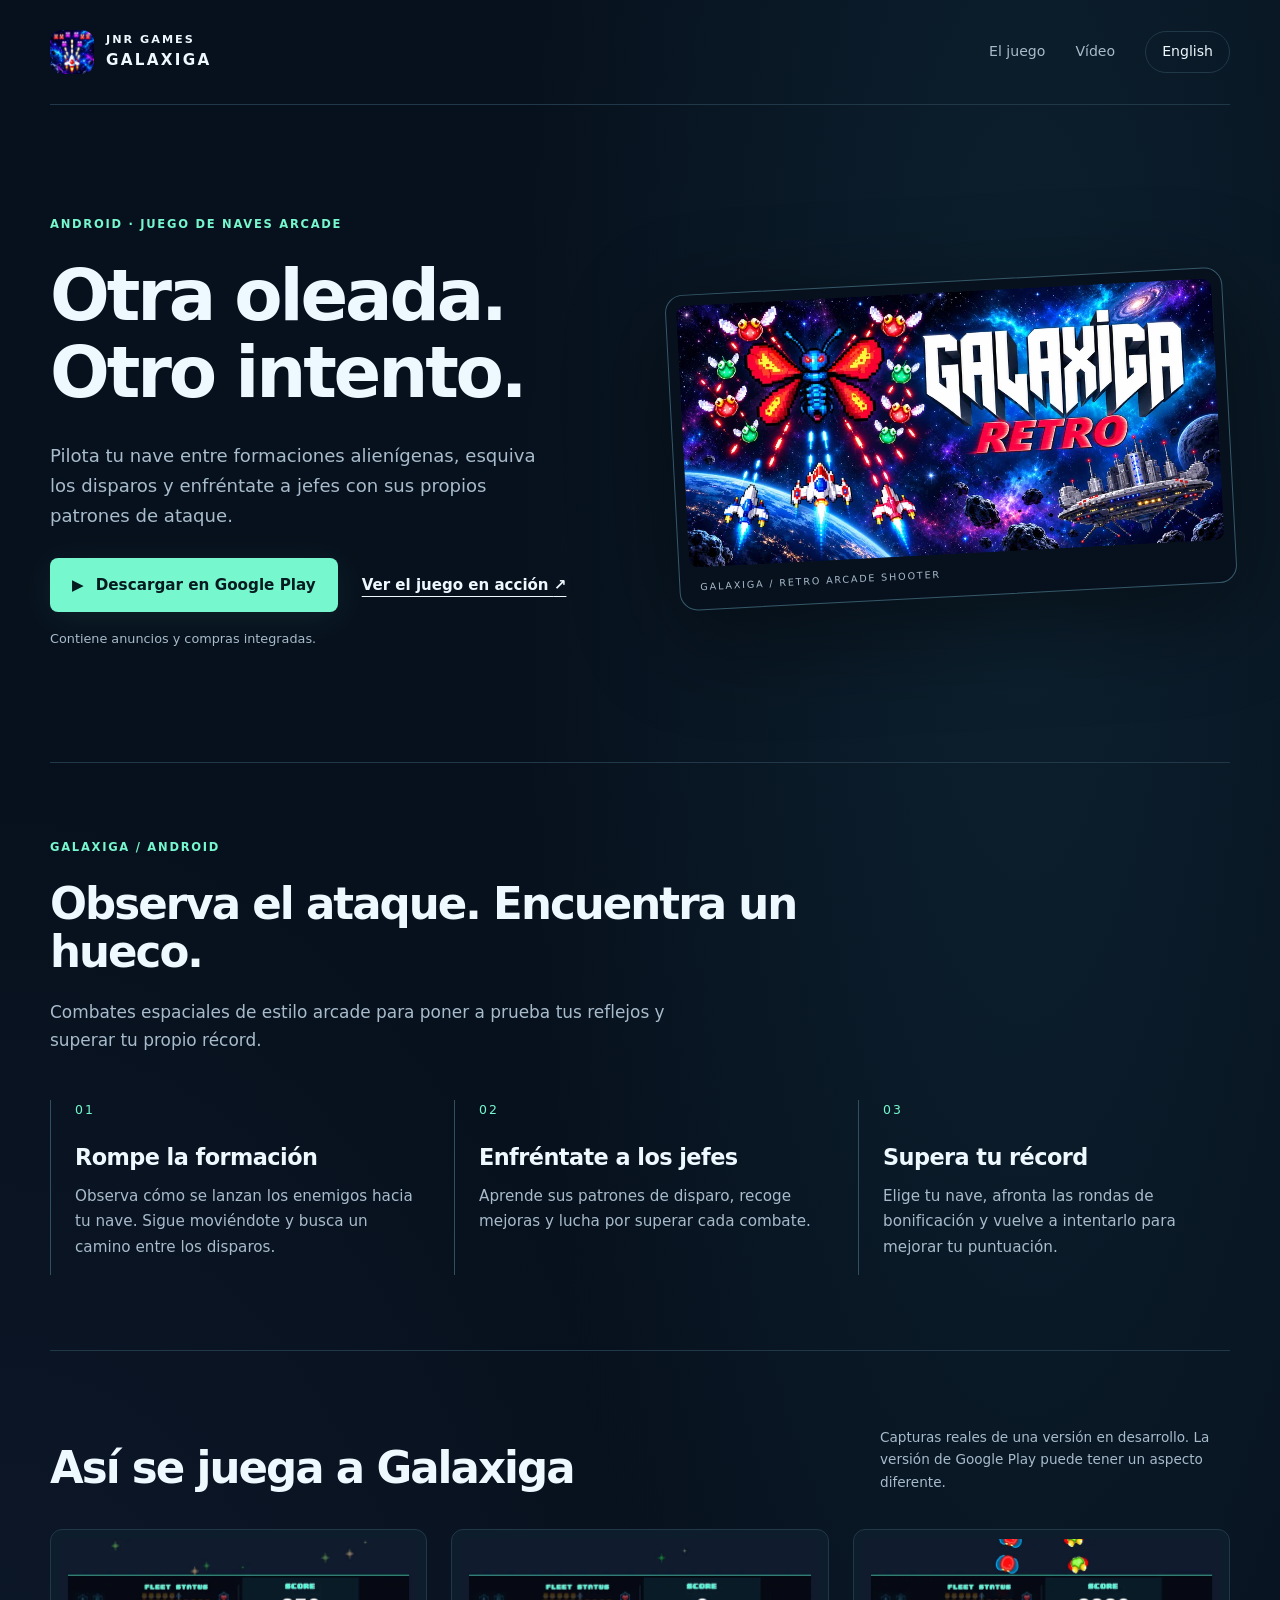
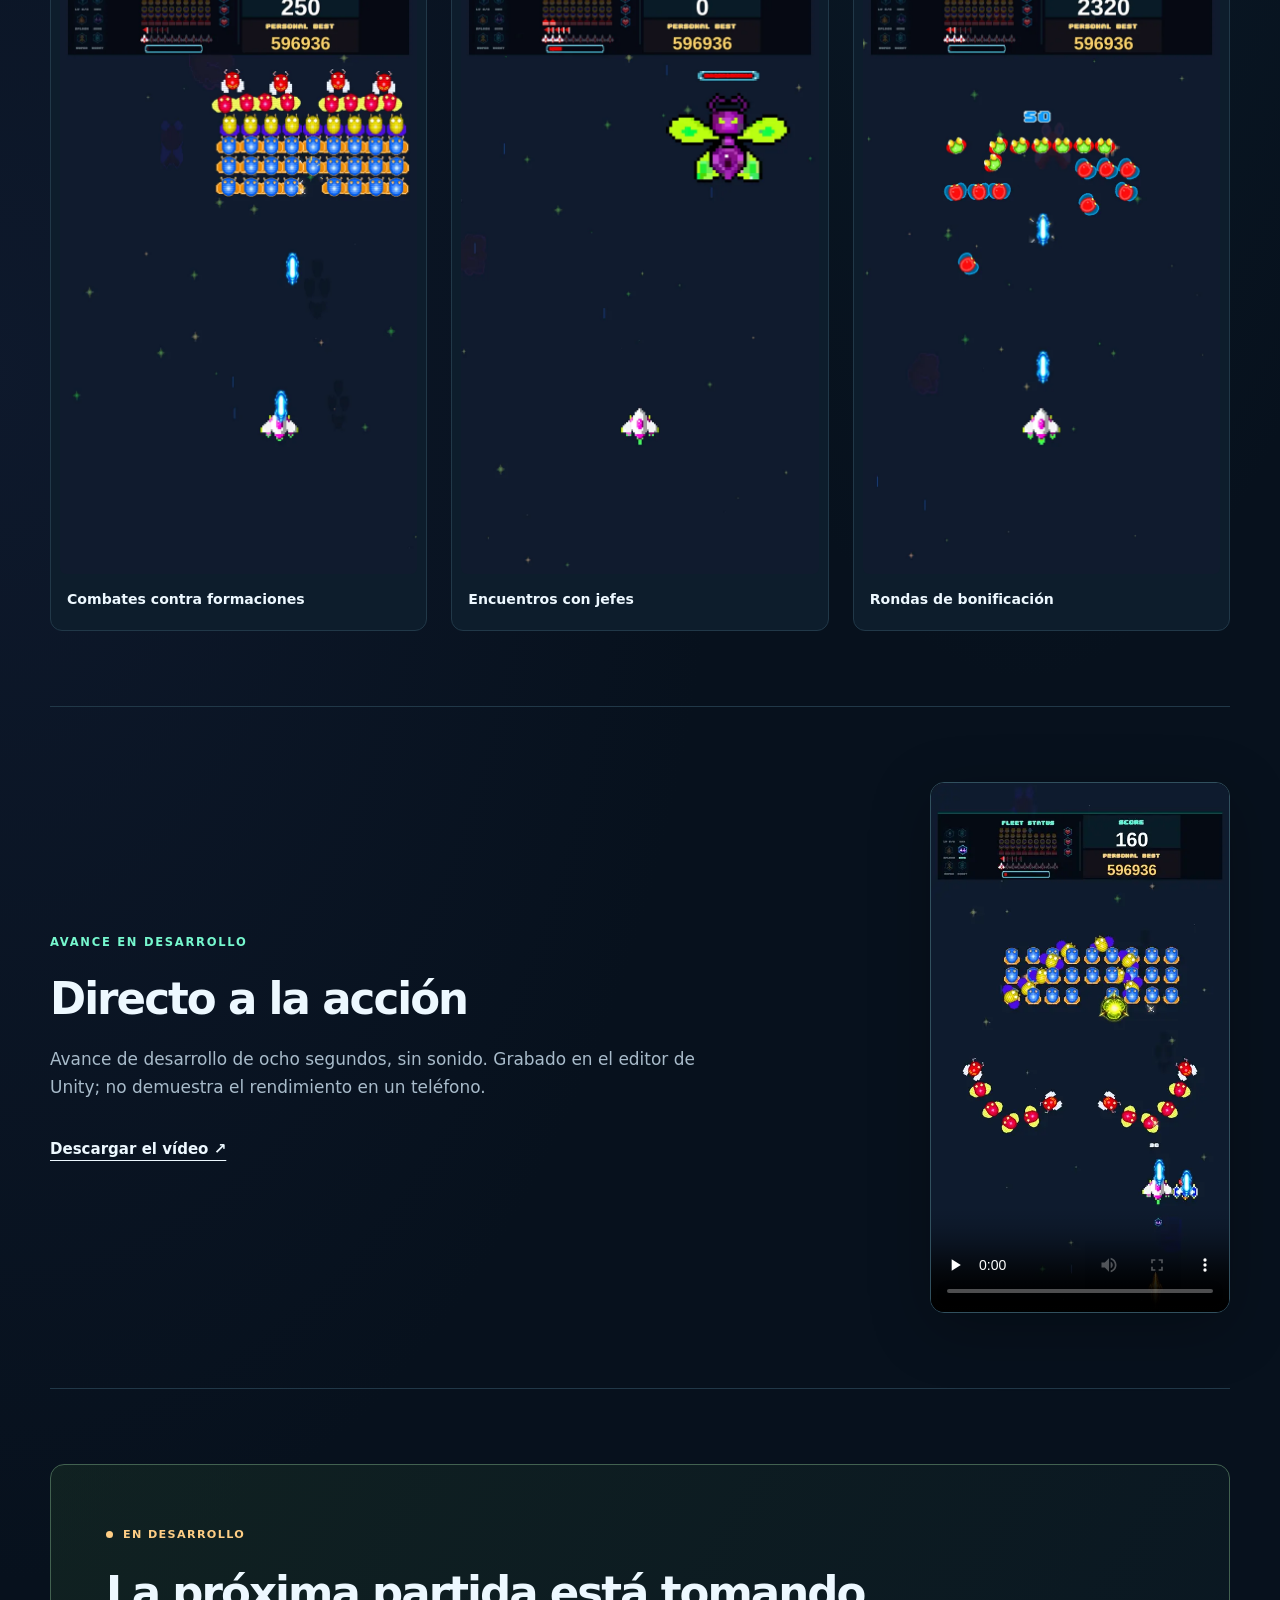
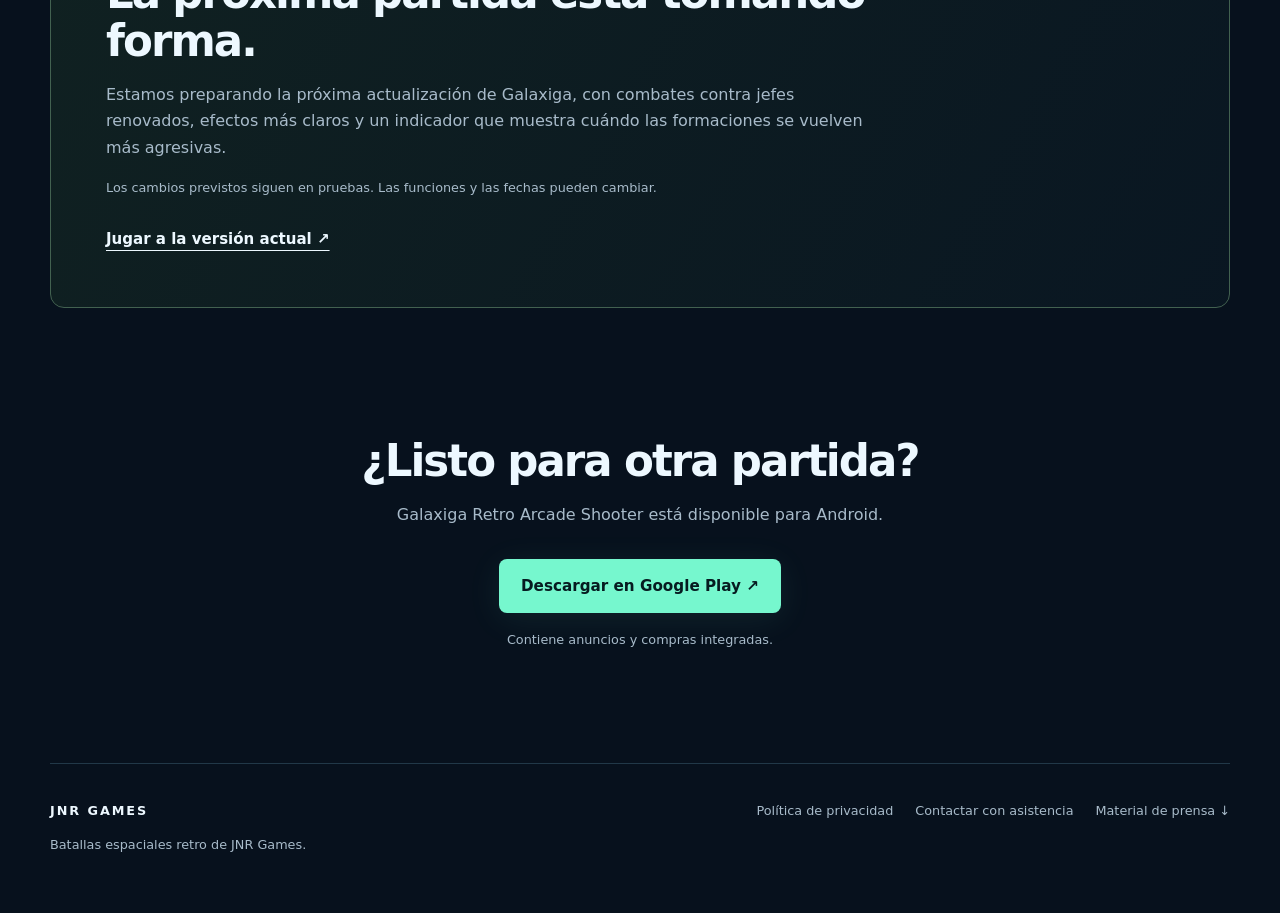
==== es/index.html @ 16539fca "“Publish bilingual Galaxiga website”" ====
<!doctype html>
<html lang="es"><head>
<meta charset="utf-8"><meta name="viewport" content="width=device-width, initial-scale=1">
<title>Galaxiga: juego de naves arcade para Android | JNR Games</title><meta name="description" content="Esquiva formaciones alienígenas, recoge mejoras y combate contra jefes espaciales en Galaxiga para Android. Mira el juego y descárgalo en Google Play.">
<link rel="canonical" href="https://jnregames.github.io/es/"><link rel="alternate" hreflang="en" href="https://jnregames.github.io/"><link rel="alternate" hreflang="es" href="https://jnregames.github.io/es/"><link rel="alternate" hreflang="x-default" href="https://jnregames.github.io/">
<meta property="og:type" content="website"><meta property="og:url" content="https://jnregames.github.io/es/"><meta property="og:title" content="Galaxiga: juego de naves arcade para Android | JNR Games"><meta property="og:description" content="Esquiva formaciones alienígenas, recoge mejoras y combate contra jefes espaciales en Galaxiga para Android. Mira el juego y descárgalo en Google Play."><meta property="og:image" content="https://jnregames.github.io/assets/key-art.webp"><meta property="og:image:width" content="1024"><meta property="og:image:height" content="500"><meta name="twitter:card" content="summary_large_image">
<meta name="theme-color" content="#07111d"><link rel="icon" href="/assets/icon.webp" type="image/webp"><link rel="stylesheet" href="/assets/style.css">
<script type="application/ld+json">{"@context": "https://schema.org", "@type": "VideoGame", "name": "Galaxiga Retro Arcade Shooter", "url": "https://jnregames.github.io/es/", "image": "https://jnregames.github.io/assets/key-art.webp", "operatingSystem": "Android", "genre": ["Arcade", "Space shooter"], "author": {"@type": "Organization", "name": "JNR Games"}, "sameAs": "https://play.google.com/store/apps/details?id=com.jnr.galaxiga"}</script>
</head><body><a class="skip" href="#main">Saltar al contenido</a>
<header class="shell"><a class="brand" href="/es/"><img src="/assets/icon.webp" width="44" height="44" alt=""><span>JNR GAMES<span class="brand-sub">GALAXIGA</span></span></a><nav aria-label="Principal"><a href="#game">El juego</a><a href="#preview">Vídeo</a><a class="language" href="/" lang="en" hreflang="en">English</a></nav></header>
<main id="main"><section class="hero shell"><div class="hero-copy"><p class="eyebrow">ANDROID · JUEGO DE NAVES ARCADE</p><h1>Otra oleada.<br>Otro intento.</h1><p class="lead">Pilota tu nave entre formaciones alienígenas, esquiva los disparos y enfréntate a jefes con sus propios patrones de ataque.</p><div class="actions"><a class="button primary" href="https://play.google.com/store/apps/details?id=com.jnr.galaxiga&amp;referrer=utm_source%3Dwebsite%26utm_medium%3Dorganic%26utm_campaign%3Dgame_page%26utm_content%3Des"><span aria-hidden="true">▶</span> Descargar en Google Play</a><a class="text-link" href="#preview">Ver el juego en acción <span aria-hidden="true">↗</span></a></div><p class="disclosure">Contiene anuncios y compras integradas.</p></div><div class="hero-art"><img src="/assets/key-art.webp" width="1024" height="500" alt="Ilustración promocional de Galaxiga con naves espaciales y enemigos alienígenas." fetchpriority="high"><span class="art-caption">GALAXIGA / RETRO ARCADE SHOOTER</span></div></section>
<section class="section shell" id="game"><p class="eyebrow">GALAXIGA / ANDROID</p><h2>Observa el ataque. Encuentra un hueco.</h2><p class="section-intro">Combates espaciales de estilo arcade para poner a prueba tus reflejos y superar tu propio récord.</p><div class="features"><article><span class="feature-number">01</span><h3>Rompe la formación</h3><p>Observa cómo se lanzan los enemigos hacia tu nave. Sigue moviéndote y busca un camino entre los disparos.</p></article><article><span class="feature-number">02</span><h3>Enfréntate a los jefes</h3><p>Aprende sus patrones de disparo, recoge mejoras y lucha por superar cada combate.</p></article><article><span class="feature-number">03</span><h3>Supera tu récord</h3><p>Elige tu nave, afronta las rondas de bonificación y vuelve a intentarlo para mejorar tu puntuación.</p></article></div></section>
<section class="section shell"><div class="section-heading"><h2>Así se juega a Galaxiga</h2><p>Capturas reales de una versión en desarrollo. La versión de Google Play puede tener un aspecto diferente.</p></div><div class="gallery"><figure><img src="/assets/formations.webp" alt="Una nave del jugador se enfrenta a filas de enemigos alienígenas de colores." width="720" height="1280" loading="lazy"><figcaption>Combates contra formaciones</figcaption></figure><figure><img src="/assets/boss.webp" alt="Un gran jefe alienígena se enfrenta al jugador bajo su barra de vida." width="720" height="1280" loading="lazy"><figcaption>Encuentros con jefes</figcaption></figure><figure><img src="/assets/bonus.webp" alt="Grupos de enemigos recorren la pantalla durante una ronda de bonificación." width="720" height="1280" loading="lazy"><figcaption>Rondas de bonificación</figcaption></figure></div></section>
<section class="section shell video-section" id="preview"><div><p class="eyebrow">AVANCE EN DESARROLLO</p><h2>Directo a la acción</h2><p class="section-intro">Avance de desarrollo de ocho segundos, sin sonido. Grabado en el editor de Unity; no demuestra el rendimiento en un teléfono.</p><a class="text-link" href="/assets/gameplay-preview.mp4">Descargar el vídeo ↗</a></div><video controls playsinline preload="none" poster="/assets/video-poster.webp" width="540" height="960" aria-label="Directo a la acción"><source src="/assets/gameplay-preview.mp4" type="video/mp4"><a href="/assets/gameplay-preview.mp4">Descargar el vídeo</a></video></section>
<section class="section shell" id="update"><div class="update"><span class="status"><span aria-hidden="true"></span>EN DESARROLLO</span><h2>La próxima partida está tomando forma.</h2><p>Estamos preparando la próxima actualización de Galaxiga, con combates contra jefes renovados, efectos más claros y un indicador que muestra cuándo las formaciones se vuelven más agresivas.</p><p class="disclosure">Los cambios previstos siguen en pruebas. Las funciones y las fechas pueden cambiar.</p><a class="text-link" href="https://play.google.com/store/apps/details?id=com.jnr.galaxiga&amp;referrer=utm_source%3Dwebsite%26utm_medium%3Dorganic%26utm_campaign%3Dgame_page%26utm_content%3Des">Jugar a la versión actual ↗</a></div></section>
<section class="closing shell"><h2>¿Listo para otra partida?</h2><p>Galaxiga Retro Arcade Shooter está disponible para Android.</p><a class="button primary" href="https://play.google.com/store/apps/details?id=com.jnr.galaxiga&amp;referrer=utm_source%3Dwebsite%26utm_medium%3Dorganic%26utm_campaign%3Dgame_page%26utm_content%3Des">Descargar en Google Play ↗</a><p class="disclosure">Contiene anuncios y compras integradas.</p></section></main>
<footer class="shell"><div><strong>JNR GAMES</strong><p>Batallas espaciales retro de JNR Games.</p></div><div class="footer-links"><a href="https://jnregames.github.io/game/privacy-policy.txt">Política de privacidad</a><a href="mailto:recommsip@gmail.com">Contactar con asistencia</a><a href="/assets/galaxiga-press-kit.zip">Material de prensa ↓</a></div></footer>
</body></html>
---- assets/style.css ----
:root{color-scheme:dark;--bg:#07111d;--panel:#0d1d2c;--text:#edf8ff;--muted:#a8bbca;--mint:#76f7ce;--line:#213848;font-family:system-ui,-apple-system,BlinkMacSystemFont,"Segoe UI",sans-serif}*{box-sizing:border-box}html{scroll-behavior:smooth;scroll-padding-top:2rem}body{margin:0;background:radial-gradient(ellipse at 80% 12%,#15374966,transparent 35%),radial-gradient(ellipse at 0 48%,#18244266,transparent 40%),var(--bg);color:var(--text);line-height:1.65}a{color:inherit;text-decoration:none}a:hover{color:var(--mint)}a:focus-visible,video:focus-visible{outline:3px solid #ffca76;outline-offset:6px}img{max-width:100%;height:auto;display:block}.shell{width:min(1180px,calc(100% - 80px));margin-inline:auto}header{display:flex;align-items:center;justify-content:space-between;gap:24px;min-height:105px;border-bottom:1px solid var(--line)}.brand{display:flex;gap:12px;align-items:center;font-size:.7rem;letter-spacing:.18em;font-weight:800;line-height:1.5}.brand img{border-radius:12px}.brand-sub{display:block;font-size:.95rem;letter-spacing:.15em}nav{display:flex;align-items:center;gap:30px;font-size:.88rem;color:var(--muted)}.language{border:1px solid var(--line);padding:8px 16px;border-radius:30px;color:var(--text)}.hero{display:grid;grid-template-columns:1fr 1fr;gap:64px;align-items:center;padding-top:110px;padding-bottom:100px}.eyebrow{font-size:.72rem;font-weight:750;letter-spacing:.15em;color:var(--mint);text-transform:uppercase;margin:0 0 24px}h1,h2,h3{line-height:1.1;letter-spacing:-.045em;margin:0}h1{font-size:clamp(3rem,5.5vw,5.2rem);font-weight:850}h2{font-size:clamp(2rem,3.4vw,3rem);max-width:800px}h3{font-size:1.4rem;letter-spacing:-.025em}.lead{font-size:1.13rem;color:var(--muted);max-width:510px;margin:28px 0}.actions{display:flex;flex-wrap:wrap;align-items:center;gap:24px}.button{display:inline-flex;align-items:center;justify-content:center;gap:12px;min-height:54px;padding:14px 22px;border-radius:8px;font-size:.95rem;font-weight:750;line-height:1.4;text-align:center}.primary{background:var(--mint);color:#061b20;box-shadow:0 6px 35px #76f7ce15}.primary:hover{background:#b4ffe7;color:#061b20}.text-link{font-size:.94rem;font-weight:650;text-decoration:underline;text-underline-offset:6px}.disclosure{color:var(--muted);font-size:.8rem;margin-top:16px}.hero-art{position:relative;background:#07111d;border:1px solid #36596a;border-radius:18px;padding:10px;transform:rotate(-3deg);box-shadow:0 25px 100px #0007;overflow:hidden}.hero-art img{border-radius:10px}.art-caption{display:block;font-size:.6rem;letter-spacing:.19em;color:var(--muted);padding:12px 10px 4px}.section{padding-top:75px;padding-bottom:75px;border-top:1px solid var(--line)}.section-intro{max-width:650px;color:var(--muted);font-size:1.06rem;margin:22px 0 34px}.features{display:grid;grid-template-columns:repeat(3,1fr);gap:32px;margin-top:45px}.features article{border-left:1px solid #31505e;padding-left:24px}.feature-number{display:block;color:var(--mint);font-size:.78rem;letter-spacing:.16em;margin-bottom:24px}.features p{color:var(--muted);font-size:.95rem}.section-heading{display:flex;align-items:end;justify-content:space-between;gap:40px;margin-bottom:36px}.section-heading p{max-width:350px;color:var(--muted);font-size:.85rem;margin:0}.gallery{display:grid;grid-template-columns:repeat(3,1fr);gap:24px}.gallery figure{margin:0;background:var(--panel);border-radius:12px;border:1px solid var(--line);padding:9px}.gallery img{width:100%;border-radius:6px}.gallery figcaption{padding:14px 7px 9px;font-size:.88rem;font-weight:650}.video-section{display:grid;grid-template-columns:1fr 300px;align-items:center;gap:90px}video{width:100%;height:auto;display:block;border:1px solid #31505e;border-radius:14px;background:#02070c;box-shadow:0 15px 60px #0004}.update{border:1px solid #426150;border-radius:14px;padding:55px;background:linear-gradient(120deg,#19312580,#0c1c2780)}.status{display:inline-flex;gap:10px;align-items:center;letter-spacing:.12em;font-size:.7rem;color:#ffce85;font-weight:750;margin-bottom:26px}.status span{width:7px;height:7px;background:#ffce85;border-radius:50%}.update p{max-width:760px;color:var(--muted)}.update .text-link{display:inline-block;margin-top:16px}.closing{text-align:center;padding-top:55px;padding-bottom:100px}.closing h2{max-width:none}.closing p{color:var(--muted)}.closing .button{margin-top:15px}footer{border-top:1px solid var(--line);display:flex;justify-content:space-between;gap:30px;padding-top:36px;padding-bottom:45px;font-size:.8rem;color:var(--muted)}footer strong{color:var(--text);letter-spacing:.15em}.footer-links{display:flex;align-items:start;flex-wrap:wrap;justify-content:end;gap:22px}.skip{position:absolute;left:20px;top:-100px;padding:10px;background:var(--mint);color:#061b20;z-index:100}.skip:focus{top:12px}@media(max-width:900px){.hero{gap:30px;padding-top:70px}.shell{width:calc(100% - 48px)}.section-heading{display:block}.section-heading p{margin-top:22px;max-width:none}.video-section{gap:40px;grid-template-columns:1fr 260px}.features{gap:20px}.update{padding:35px}nav{gap:18px}}@media(max-width:640px){.shell{width:calc(100% - 40px)}header{min-height:85px;gap:12px}.brand{font-size:.6rem;gap:9px}.brand-sub{font-size:.78rem}.brand img{width:36px;height:36px}nav{gap:12px}nav>a:not(.language){display:none}.language{padding:7px 12px}.hero{grid-template-columns:1fr;padding-top:55px;padding-bottom:60px;gap:50px}h1{font-size:clamp(2.8rem,12vw,4rem)}.lead{font-size:1.05rem}.hero-art{transform:rotate(-2deg);margin-inline:4px}.actions{gap:20px}.section{padding-block:50px}h2{font-size:2.15rem}.features{grid-template-columns:1fr;gap:28px;margin-top:32px}.features article{padding-left:20px}.feature-number{margin-bottom:12px}.gallery{gap:10px;grid-template-columns:repeat(3,minmax(0,1fr))}.gallery figure{padding:4px;border-radius:8px}.gallery figcaption{font-size:.67rem;padding:10px 4px;line-height:1.4}.video-section{grid-template-columns:1fr;gap:10px}.video-section video{width:min(100%,310px);margin:20px auto 0}.update{padding:25px}.closing{padding-bottom:60px;padding-top:25px}footer{flex-direction:column;gap:15px}.footer-links{justify-content:start;gap:20px}.disclosure{font-size:.76rem}}@media(prefers-reduced-motion:reduce){html{scroll-behavior:auto}}
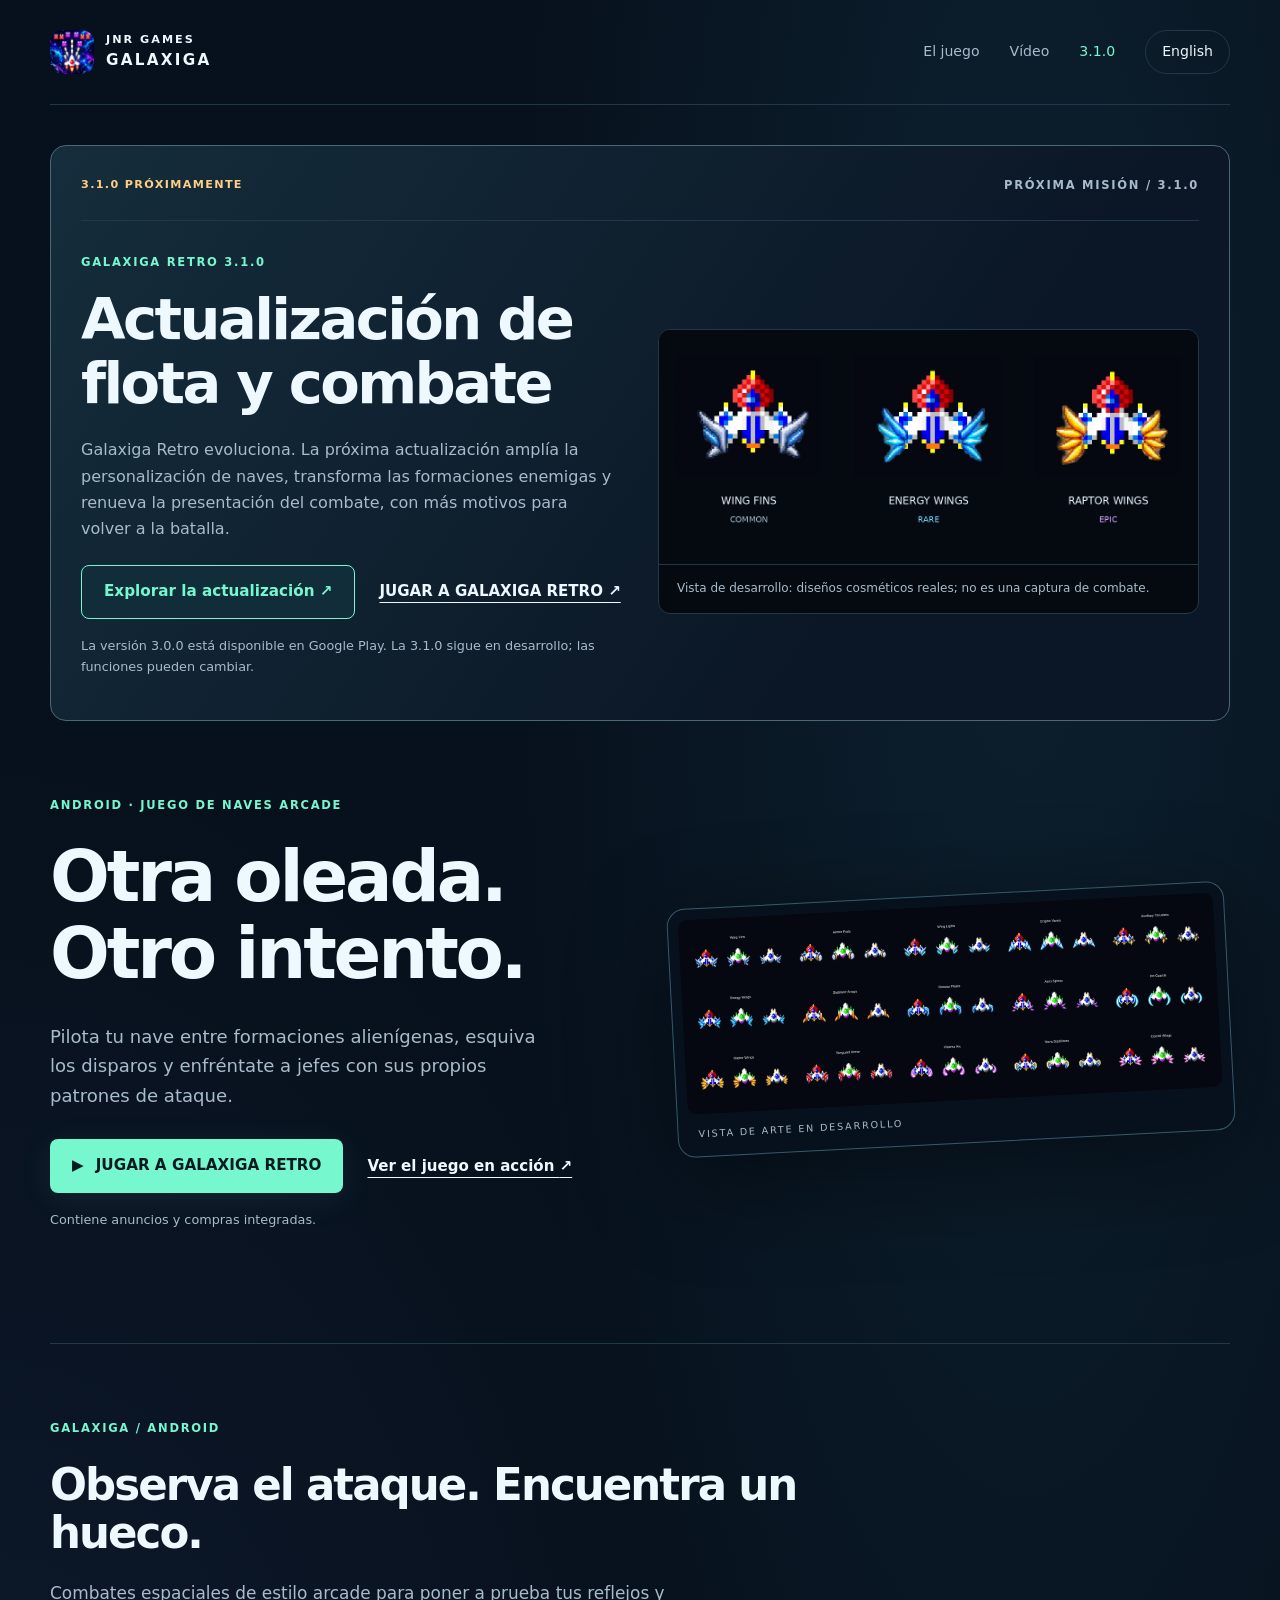
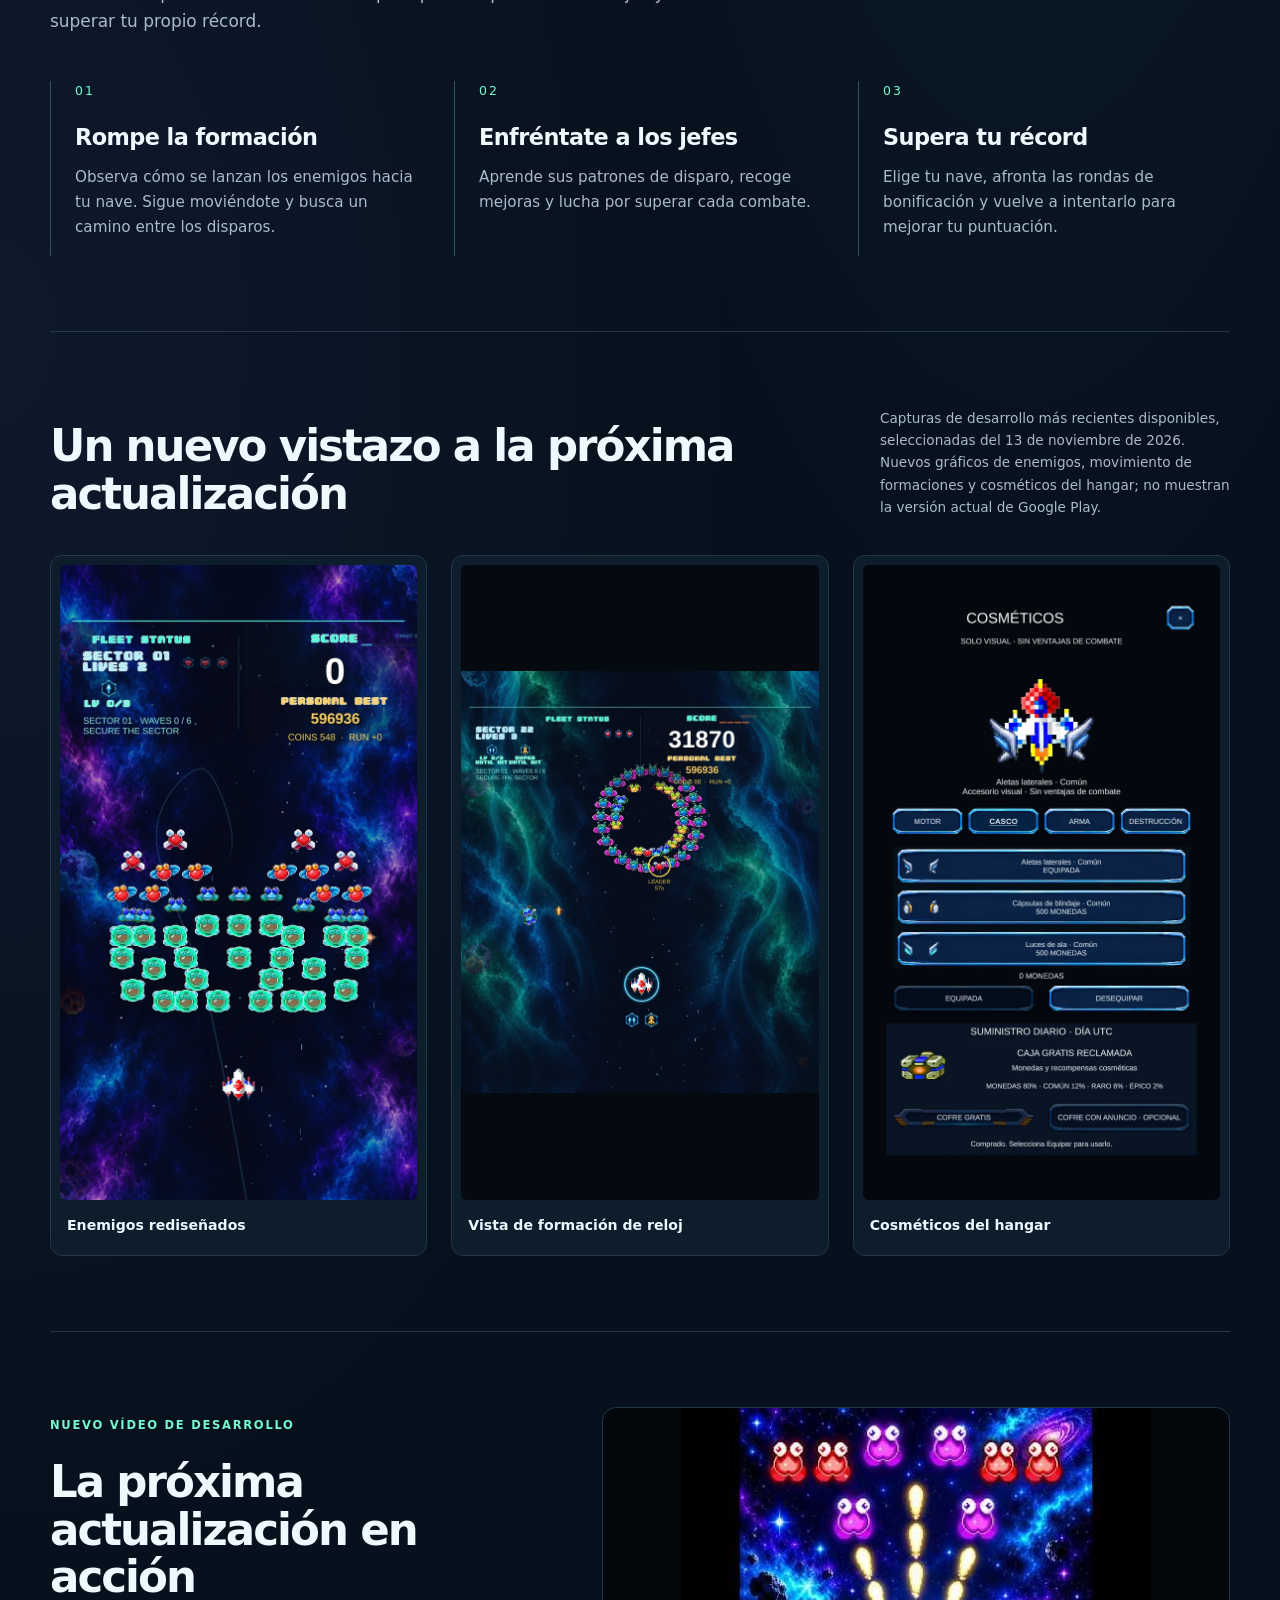
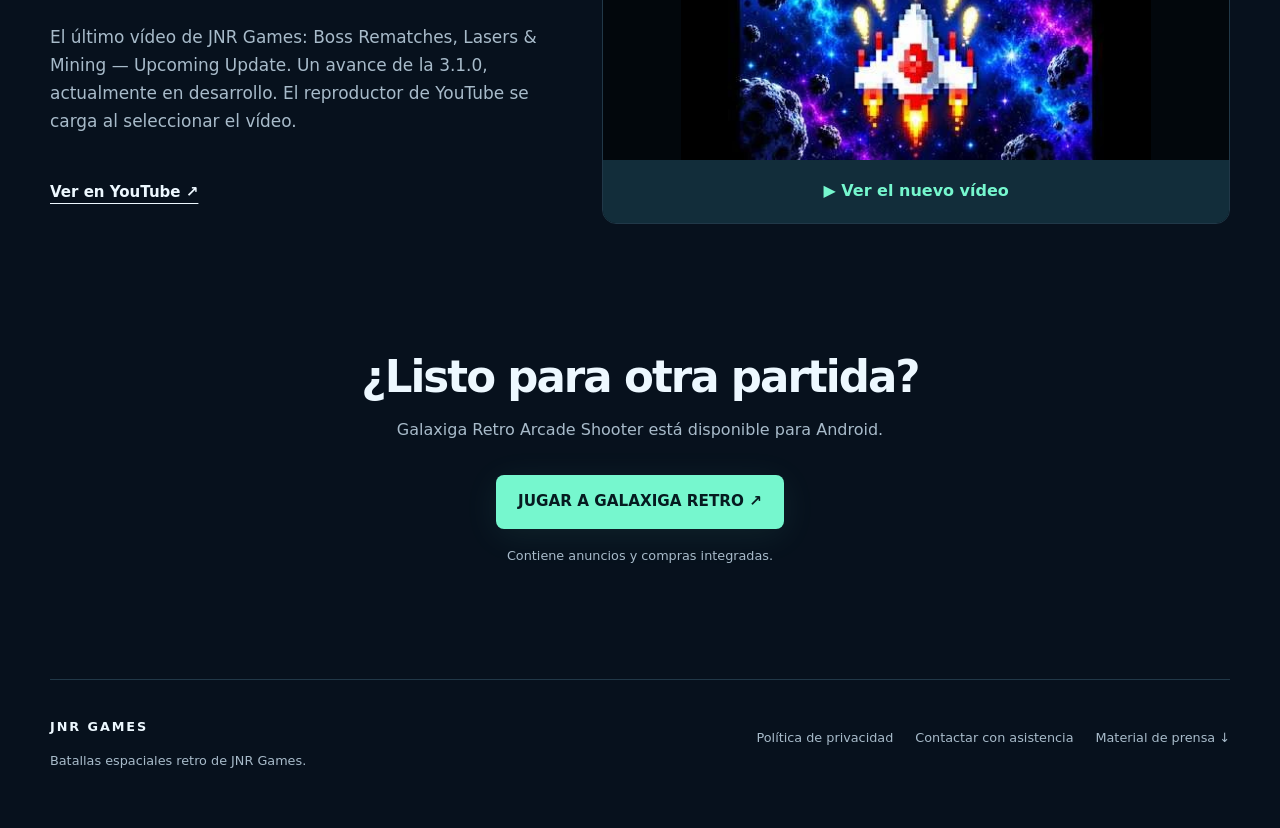
==== commit 6a060015: "feat(website): publish Galaxiga 3.1.0 preview and refreshed media" ====
--- a/es/index.html
+++ b/es/index.html
@@ -1,18 +1,18 @@
 <!doctype html>
 <html lang="es"><head>
 <meta charset="utf-8"><meta name="viewport" content="width=device-width, initial-scale=1">
-<title>Galaxiga: juego de naves arcade para Android | JNR Games</title><meta name="description" content="Esquiva formaciones alienígenas, recoge mejoras y combate contra jefes espaciales en Galaxiga para Android. Mira el juego y descárgalo en Google Play.">
+<title>Galaxiga Retro 3.1.0 — Actualización de flota y combate | PRÓXIMAMENTE</title><meta name="description" content="Galaxiga Retro 3.1.0: Actualización de flota y combate, próximamente. Personalización de naves, nuevas formaciones y botín. Juega a la versión actual en Android.">
 <link rel="canonical" href="https://jnregames.github.io/es/"><link rel="alternate" hreflang="en" href="https://jnregames.github.io/"><link rel="alternate" hreflang="es" href="https://jnregames.github.io/es/"><link rel="alternate" hreflang="x-default" href="https://jnregames.github.io/">
-<meta property="og:type" content="website"><meta property="og:url" content="https://jnregames.github.io/es/"><meta property="og:title" content="Galaxiga: juego de naves arcade para Android | JNR Games"><meta property="og:description" content="Esquiva formaciones alienígenas, recoge mejoras y combate contra jefes espaciales en Galaxiga para Android. Mira el juego y descárgalo en Google Play."><meta property="og:image" content="https://jnregames.github.io/assets/key-art.webp"><meta property="og:image:width" content="1024"><meta property="og:image:height" content="500"><meta name="twitter:card" content="summary_large_image">
+<meta property="og:type" content="website"><meta property="og:url" content="https://jnregames.github.io/es/"><meta property="og:title" content="Galaxiga Retro 3.1.0 — Actualización de flota y combate | PRÓXIMAMENTE"><meta property="og:description" content="Galaxiga Retro 3.1.0: Actualización de flota y combate, próximamente. Personalización de naves, nuevas formaciones y botín. Juega a la versión actual en Android."><meta property="og:image" content="https://jnregames.github.io/assets/update-social.webp"><meta property="og:image:width" content="1200"><meta property="og:image:height" content="630"><meta name="twitter:card" content="summary_large_image">
 <meta name="theme-color" content="#07111d"><link rel="icon" href="/assets/icon.webp" type="image/webp"><link rel="stylesheet" href="/assets/style.css">
 <script type="application/ld+json">{"@context": "https://schema.org", "@type": "VideoGame", "name": "Galaxiga Retro Arcade Shooter", "url": "https://jnregames.github.io/es/", "image": "https://jnregames.github.io/assets/key-art.webp", "operatingSystem": "Android", "genre": ["Arcade", "Space shooter"], "author": {"@type": "Organization", "name": "JNR Games"}, "sameAs": "https://play.google.com/store/apps/details?id=com.jnr.galaxiga"}</script>
 </head><body><a class="skip" href="#main">Saltar al contenido</a>
-<header class="shell"><a class="brand" href="/es/"><img src="/assets/icon.webp" width="44" height="44" alt=""><span>JNR GAMES<span class="brand-sub">GALAXIGA</span></span></a><nav aria-label="Principal"><a href="#game">El juego</a><a href="#preview">Vídeo</a><a class="language" href="/" lang="en" hreflang="en">English</a></nav></header>
-<main id="main"><section class="hero shell"><div class="hero-copy"><p class="eyebrow">ANDROID · JUEGO DE NAVES ARCADE</p><h1>Otra oleada.<br>Otro intento.</h1><p class="lead">Pilota tu nave entre formaciones alienígenas, esquiva los disparos y enfréntate a jefes con sus propios patrones de ataque.</p><div class="actions"><a class="button primary" href="https://play.google.com/store/apps/details?id=com.jnr.galaxiga&amp;referrer=utm_source%3Dwebsite%26utm_medium%3Dorganic%26utm_campaign%3Dgame_page%26utm_content%3Des"><span aria-hidden="true">▶</span> Descargar en Google Play</a><a class="text-link" href="#preview">Ver el juego en acción <span aria-hidden="true">↗</span></a></div><p class="disclosure">Contiene anuncios y compras integradas.</p></div><div class="hero-art"><img src="/assets/key-art.webp" width="1024" height="500" alt="Ilustración promocional de Galaxiga con naves espaciales y enemigos alienígenas." fetchpriority="high"><span class="art-caption">GALAXIGA / RETRO ARCADE SHOOTER</span></div></section>
+<header class="shell"><a class="brand" href="/es/"><img src="/assets/icon.webp" width="44" height="44" alt=""><span>JNR GAMES<span class="brand-sub">GALAXIGA</span></span></a><nav aria-label="Principal"><a href="#game">El juego</a><a href="#preview">Vídeo</a><a class="update-nav" href="/es/galaxiga/updates/3-1-0/">3.1.0</a><a class="language" href="/" lang="en" hreflang="en">English</a></nav></header>
+<main id="main"><section class="release-announcement shell" id="update" aria-labelledby="release-title"><div class="release-topline"><span class="status">3.1.0 PRÓXIMAMENTE</span><span class="eyebrow">PRÓXIMA MISIÓN / 3.1.0</span></div><div class="release-grid"><div><p class="eyebrow">GALAXIGA RETRO 3.1.0</p><h2 id="release-title">Actualización de flota y combate</h2><p class="section-intro">Galaxiga Retro evoluciona. La próxima actualización amplía la personalización de naves, transforma las formaciones enemigas y renueva la presentación del combate, con más motivos para volver a la batalla.</p><div class="actions"><a class="button secondary" href="/es/galaxiga/updates/3-1-0/">Explorar la actualización ↗</a><a class="text-link" href="https://play.google.com/store/apps/details?id=com.jnr.galaxiga">JUGAR A GALAXIGA RETRO ↗</a></div><p class="disclosure">La versión 3.0.0 está disponible en Google Play. La 3.1.0 sigue en desarrollo; las funciones pueden cambiar.</p></div><figure class="fleet-art"><img src="/assets/update-showcase.webp" width="1200" height="520" alt="Naves con alas, blindajes y adornos cosméticos en desarrollo." fetchpriority="high"><figcaption>Vista de desarrollo: diseños cosméticos reales; no es una captura de combate.</figcaption></figure></div></section><section class="hero shell"><div class="hero-copy"><p class="eyebrow">ANDROID · JUEGO DE NAVES ARCADE</p><h1>Otra oleada.<br>Otro intento.</h1><p class="lead">Pilota tu nave entre formaciones alienígenas, esquiva los disparos y enfréntate a jefes con sus propios patrones de ataque.</p><div class="actions"><a class="button primary" href="https://play.google.com/store/apps/details?id=com.jnr.galaxiga&amp;referrer=utm_source%3Dwebsite%26utm_medium%3Dorganic%26utm_campaign%3Dgame_page%26utm_content%3Des"><span aria-hidden="true">▶</span> JUGAR A GALAXIGA RETRO</a><a class="text-link" href="#preview">Ver el juego en acción <span aria-hidden="true">↗</span></a></div><p class="disclosure">Contiene anuncios y compras integradas.</p></div><div class="hero-art"><img src="/assets/update-fleet.webp" width="1600" height="582" alt="Diseños actuales de naves en desarrollo con alas y blindajes cosméticos." fetchpriority="high"><span class="art-caption">VISTA DE ARTE EN DESARROLLO</span></div></section>
 <section class="section shell" id="game"><p class="eyebrow">GALAXIGA / ANDROID</p><h2>Observa el ataque. Encuentra un hueco.</h2><p class="section-intro">Combates espaciales de estilo arcade para poner a prueba tus reflejos y superar tu propio récord.</p><div class="features"><article><span class="feature-number">01</span><h3>Rompe la formación</h3><p>Observa cómo se lanzan los enemigos hacia tu nave. Sigue moviéndote y busca un camino entre los disparos.</p></article><article><span class="feature-number">02</span><h3>Enfréntate a los jefes</h3><p>Aprende sus patrones de disparo, recoge mejoras y lucha por superar cada combate.</p></article><article><span class="feature-number">03</span><h3>Supera tu récord</h3><p>Elige tu nave, afronta las rondas de bonificación y vuelve a intentarlo para mejorar tu puntuación.</p></article></div></section>
-<section class="section shell"><div class="section-heading"><h2>Así se juega a Galaxiga</h2><p>Capturas reales de una versión en desarrollo. La versión de Google Play puede tener un aspecto diferente.</p></div><div class="gallery"><figure><img src="/assets/formations.webp" alt="Una nave del jugador se enfrenta a filas de enemigos alienígenas de colores." width="720" height="1280" loading="lazy"><figcaption>Combates contra formaciones</figcaption></figure><figure><img src="/assets/boss.webp" alt="Un gran jefe alienígena se enfrenta al jugador bajo su barra de vida." width="720" height="1280" loading="lazy"><figcaption>Encuentros con jefes</figcaption></figure><figure><img src="/assets/bonus.webp" alt="Grupos de enemigos recorren la pantalla durante una ronda de bonificación." width="720" height="1280" loading="lazy"><figcaption>Rondas de bonificación</figcaption></figure></div></section>
-<section class="section shell video-section" id="preview"><div><p class="eyebrow">AVANCE EN DESARROLLO</p><h2>Directo a la acción</h2><p class="section-intro">Avance de desarrollo de ocho segundos, sin sonido. Grabado en el editor de Unity; no demuestra el rendimiento en un teléfono.</p><a class="text-link" href="/assets/gameplay-preview.mp4">Descargar el vídeo ↗</a></div><video controls playsinline preload="none" poster="/assets/video-poster.webp" width="540" height="960" aria-label="Directo a la acción"><source src="/assets/gameplay-preview.mp4" type="video/mp4"><a href="/assets/gameplay-preview.mp4">Descargar el vídeo</a></video></section>
-<section class="section shell" id="update"><div class="update"><span class="status"><span aria-hidden="true"></span>EN DESARROLLO</span><h2>La próxima partida está tomando forma.</h2><p>Estamos preparando la próxima actualización de Galaxiga, con combates contra jefes renovados, efectos más claros y un indicador que muestra cuándo las formaciones se vuelven más agresivas.</p><p class="disclosure">Los cambios previstos siguen en pruebas. Las funciones y las fechas pueden cambiar.</p><a class="text-link" href="https://play.google.com/store/apps/details?id=com.jnr.galaxiga&amp;referrer=utm_source%3Dwebsite%26utm_medium%3Dorganic%26utm_campaign%3Dgame_page%26utm_content%3Des">Jugar a la versión actual ↗</a></div></section>
-<section class="closing shell"><h2>¿Listo para otra partida?</h2><p>Galaxiga Retro Arcade Shooter está disponible para Android.</p><a class="button primary" href="https://play.google.com/store/apps/details?id=com.jnr.galaxiga&amp;referrer=utm_source%3Dwebsite%26utm_medium%3Dorganic%26utm_campaign%3Dgame_page%26utm_content%3Des">Descargar en Google Play ↗</a><p class="disclosure">Contiene anuncios y compras integradas.</p></section></main>
+<section class="section shell"><div class="section-heading"><h2>Un nuevo vistazo a la próxima actualización</h2><p>Capturas de desarrollo más recientes disponibles, seleccionadas del 13 de noviembre de 2026. Nuevos gráficos de enemigos, movimiento de formaciones y cosméticos del hangar; no muestran la versión actual de Google Play.</p></div><div class="gallery home-gallery"><figure><a href="/assets/latest-formations.webp" aria-label="Enemigos rediseñados sobre la nave del jugador, con una tenue línea de guía de picado."><img src="/assets/latest-formations.webp" alt="Enemigos rediseñados sobre la nave del jugador, con una tenue línea de guía de picado." width="720" height="1280" loading="lazy"></a><figcaption>Enemigos rediseñados</figcaption></figure><figure><a href="/assets/latest-clockwork.webp" aria-label="Enemigos con nuevos gráficos en una formación circular alrededor de su líder."><img src="/assets/latest-clockwork.webp" alt="Enemigos con nuevos gráficos en una formación circular alrededor de su líder." width="720" height="850" loading="lazy"></a><figcaption>Vista de formación de reloj</figcaption></figure><figure><a href="/assets/update-hangar-es.webp" aria-label="Pantalla actual de cosméticos del hangar con Wing Fins equipadas en la nave."><img src="/assets/update-hangar-es.webp" alt="Pantalla actual de cosméticos del hangar con Wing Fins equipadas en la nave." width="720" height="1280" loading="lazy"></a><figcaption>Cosméticos del hangar</figcaption></figure></div></section>
+<section class="section shell video-section" id="preview"><div><p class="eyebrow">NUEVO VÍDEO DE DESARROLLO</p><h2>La próxima actualización en acción</h2><p class="section-intro">El último vídeo de JNR Games: Boss Rematches, Lasers &amp; Mining — Upcoming Update. Un avance de la 3.1.0, actualmente en desarrollo. El reproductor de YouTube se carga al seleccionar el vídeo.</p><a class="text-link" href="https://www.youtube.com/watch?v=jV7eeoSHBiw">Ver en YouTube ↗</a></div><div class="video-container"><a class="video-preview" href="https://www.youtube.com/watch?v=jV7eeoSHBiw" data-youtube="jV7eeoSHBiw" aria-label="Cargar el nuevo vídeo de Galaxiga Retro en YouTube"><img src="/assets/updated-video-poster.webp" width="480" height="360" alt="Miniatura oficial del nuevo vídeo de Galaxiga Retro." loading="lazy"><span class="video-play">▶ Ver el nuevo vídeo</span></a></div></section>
+
+<section class="closing shell"><h2>¿Listo para otra partida?</h2><p>Galaxiga Retro Arcade Shooter está disponible para Android.</p><a class="button primary" href="https://play.google.com/store/apps/details?id=com.jnr.galaxiga&amp;referrer=utm_source%3Dwebsite%26utm_medium%3Dorganic%26utm_campaign%3Dgame_page%26utm_content%3Des">JUGAR A GALAXIGA RETRO ↗</a><p class="disclosure">Contiene anuncios y compras integradas.</p></section></main>
 <footer class="shell"><div><strong>JNR GAMES</strong><p>Batallas espaciales retro de JNR Games.</p></div><div class="footer-links"><a href="https://jnregames.github.io/game/privacy-policy.txt">Política de privacidad</a><a href="mailto:recommsip@gmail.com">Contactar con asistencia</a><a href="/assets/galaxiga-press-kit.zip">Material de prensa ↓</a></div></footer>
-</body></html>+<script src="/assets/video.js" defer></script></body></html>
--- a/assets/style.css
+++ b/assets/style.css
@@ -1 +1,6 @@
 :root{color-scheme:dark;--bg:#07111d;--panel:#0d1d2c;--text:#edf8ff;--muted:#a8bbca;--mint:#76f7ce;--line:#213848;font-family:system-ui,-apple-system,BlinkMacSystemFont,"Segoe UI",sans-serif}*{box-sizing:border-box}html{scroll-behavior:smooth;scroll-padding-top:2rem}body{margin:0;background:radial-gradient(ellipse at 80% 12%,#15374966,transparent 35%),radial-gradient(ellipse at 0 48%,#18244266,transparent 40%),var(--bg);color:var(--text);line-height:1.65}a{color:inherit;text-decoration:none}a:hover{color:var(--mint)}a:focus-visible,video:focus-visible{outline:3px solid #ffca76;outline-offset:6px}img{max-width:100%;height:auto;display:block}.shell{width:min(1180px,calc(100% - 80px));margin-inline:auto}header{display:flex;align-items:center;justify-content:space-between;gap:24px;min-height:105px;border-bottom:1px solid var(--line)}.brand{display:flex;gap:12px;align-items:center;font-size:.7rem;letter-spacing:.18em;font-weight:800;line-height:1.5}.brand img{border-radius:12px}.brand-sub{display:block;font-size:.95rem;letter-spacing:.15em}nav{display:flex;align-items:center;gap:30px;font-size:.88rem;color:var(--muted)}.language{border:1px solid var(--line);padding:8px 16px;border-radius:30px;color:var(--text)}.hero{display:grid;grid-template-columns:1fr 1fr;gap:64px;align-items:center;padding-top:110px;padding-bottom:100px}.eyebrow{font-size:.72rem;font-weight:750;letter-spacing:.15em;color:var(--mint);text-transform:uppercase;margin:0 0 24px}h1,h2,h3{line-height:1.1;letter-spacing:-.045em;margin:0}h1{font-size:clamp(3rem,5.5vw,5.2rem);font-weight:850}h2{font-size:clamp(2rem,3.4vw,3rem);max-width:800px}h3{font-size:1.4rem;letter-spacing:-.025em}.lead{font-size:1.13rem;color:var(--muted);max-width:510px;margin:28px 0}.actions{display:flex;flex-wrap:wrap;align-items:center;gap:24px}.button{display:inline-flex;align-items:center;justify-content:center;gap:12px;min-height:54px;padding:14px 22px;border-radius:8px;font-size:.95rem;font-weight:750;line-height:1.4;text-align:center}.primary{background:var(--mint);color:#061b20;box-shadow:0 6px 35px #76f7ce15}.primary:hover{background:#b4ffe7;color:#061b20}.text-link{font-size:.94rem;font-weight:650;text-decoration:underline;text-underline-offset:6px}.disclosure{color:var(--muted);font-size:.8rem;margin-top:16px}.hero-art{position:relative;background:#07111d;border:1px solid #36596a;border-radius:18px;padding:10px;transform:rotate(-3deg);box-shadow:0 25px 100px #0007;overflow:hidden}.hero-art img{border-radius:10px}.art-caption{display:block;font-size:.6rem;letter-spacing:.19em;color:var(--muted);padding:12px 10px 4px}.section{padding-top:75px;padding-bottom:75px;border-top:1px solid var(--line)}.section-intro{max-width:650px;color:var(--muted);font-size:1.06rem;margin:22px 0 34px}.features{display:grid;grid-template-columns:repeat(3,1fr);gap:32px;margin-top:45px}.features article{border-left:1px solid #31505e;padding-left:24px}.feature-number{display:block;color:var(--mint);font-size:.78rem;letter-spacing:.16em;margin-bottom:24px}.features p{color:var(--muted);font-size:.95rem}.section-heading{display:flex;align-items:end;justify-content:space-between;gap:40px;margin-bottom:36px}.section-heading p{max-width:350px;color:var(--muted);font-size:.85rem;margin:0}.gallery{display:grid;grid-template-columns:repeat(3,1fr);gap:24px}.gallery figure{margin:0;background:var(--panel);border-radius:12px;border:1px solid var(--line);padding:9px}.gallery img{width:100%;border-radius:6px}.gallery figcaption{padding:14px 7px 9px;font-size:.88rem;font-weight:650}.video-section{display:grid;grid-template-columns:1fr 300px;align-items:center;gap:90px}video{width:100%;height:auto;display:block;border:1px solid #31505e;border-radius:14px;background:#02070c;box-shadow:0 15px 60px #0004}.update{border:1px solid #426150;border-radius:14px;padding:55px;background:linear-gradient(120deg,#19312580,#0c1c2780)}.status{display:inline-flex;gap:10px;align-items:center;letter-spacing:.12em;font-size:.7rem;color:#ffce85;font-weight:750;margin-bottom:26px}.status span{width:7px;height:7px;background:#ffce85;border-radius:50%}.update p{max-width:760px;color:var(--muted)}.update .text-link{display:inline-block;margin-top:16px}.closing{text-align:center;padding-top:55px;padding-bottom:100px}.closing h2{max-width:none}.closing p{color:var(--muted)}.closing .button{margin-top:15px}footer{border-top:1px solid var(--line);display:flex;justify-content:space-between;gap:30px;padding-top:36px;padding-bottom:45px;font-size:.8rem;color:var(--muted)}footer strong{color:var(--text);letter-spacing:.15em}.footer-links{display:flex;align-items:start;flex-wrap:wrap;justify-content:end;gap:22px}.skip{position:absolute;left:20px;top:-100px;padding:10px;background:var(--mint);color:#061b20;z-index:100}.skip:focus{top:12px}@media(max-width:900px){.hero{gap:30px;padding-top:70px}.shell{width:calc(100% - 48px)}.section-heading{display:block}.section-heading p{margin-top:22px;max-width:none}.video-section{gap:40px;grid-template-columns:1fr 260px}.features{gap:20px}.update{padding:35px}nav{gap:18px}}@media(max-width:640px){.shell{width:calc(100% - 40px)}header{min-height:85px;gap:12px}.brand{font-size:.6rem;gap:9px}.brand-sub{font-size:.78rem}.brand img{width:36px;height:36px}nav{gap:12px}nav>a:not(.language){display:none}.language{padding:7px 12px}.hero{grid-template-columns:1fr;padding-top:55px;padding-bottom:60px;gap:50px}h1{font-size:clamp(2.8rem,12vw,4rem)}.lead{font-size:1.05rem}.hero-art{transform:rotate(-2deg);margin-inline:4px}.actions{gap:20px}.section{padding-block:50px}h2{font-size:2.15rem}.features{grid-template-columns:1fr;gap:28px;margin-top:32px}.features article{padding-left:20px}.feature-number{margin-bottom:12px}.gallery{gap:10px;grid-template-columns:repeat(3,minmax(0,1fr))}.gallery figure{padding:4px;border-radius:8px}.gallery figcaption{font-size:.67rem;padding:10px 4px;line-height:1.4}.video-section{grid-template-columns:1fr;gap:10px}.video-section video{width:min(100%,310px);margin:20px auto 0}.update{padding:25px}.closing{padding-bottom:60px;padding-top:25px}footer{flex-direction:column;gap:15px}.footer-links{justify-content:start;gap:20px}.disclosure{font-size:.76rem}}@media(prefers-reduced-motion:reduce){html{scroll-behavior:auto}}
+/* Fleet & Combat release campaign — static, lightweight and motion-free. */
+.release-announcement{margin-block:40px 0;border:1px solid #4d6874;border-radius:16px;padding:30px;background:linear-gradient(125deg,#152d3c,#0b1726 70%);overflow:hidden}.release-topline{display:flex;justify-content:space-between;gap:16px;border-bottom:1px solid var(--line);margin-bottom:32px}.release-topline .eyebrow{color:var(--muted)}.release-grid{display:grid;grid-template-columns:1fr 1fr;gap:36px;align-items:center}.release-grid h2{font-size:clamp(2.3rem,4.5vw,4rem)}.release-grid .eyebrow{margin-bottom:16px}.release-grid .section-intro{font-size:1rem;margin-block:22px}.secondary{background:#122d3a;border:1px solid var(--mint);color:var(--mint)}.fleet-art{margin:0;background:#050a11;border:1px solid var(--line);border-radius:12px;overflow:hidden}.fleet-art img{width:100%}.fleet-art figcaption{padding:14px 18px;color:var(--muted);font-size:.75rem;border-top:1px solid var(--line)}.release-hero{padding-block:55px 70px}.release-hero>.eyebrow{margin-top:48px}.release-hero h1{max-width:1000px}.release-hero .status{margin-top:28px;margin-bottom:0}.release-hero .lead{max-width:760px}.release-hero .fleet-art{margin-top:48px}.release-features{display:grid;grid-template-columns:1fr 1fr;gap:24px;margin-top:38px}.release-features article{padding:32px;background:var(--panel);border:1px solid var(--line);border-radius:12px}.release-features p:not(.eyebrow){color:var(--muted)}.feature-state{color:#ffce85;font-size:.7rem;letter-spacing:.09em}.release-gallery a{display:block}.release-gallery img{object-fit:contain;background:#050a11}.update-nav{color:var(--mint);min-height:44px;display:inline-flex;align-items:center}nav a{min-height:44px;display:inline-flex;align-items:center}.footer-links a{min-height:44px;display:inline-flex;align-items:center}.text-link{display:inline-block;padding-block:10px}.release-announcement+.hero{padding-top:75px}@media(max-width:900px){.release-grid{grid-template-columns:1fr}.release-announcement .fleet-art{max-width:none}.release-features article{padding:24px}}@media(max-width:640px){nav>a.update-nav{display:inline-flex}.release-announcement{padding:22px;margin-top:24px}.release-topline{display:block;margin-bottom:24px}.release-topline .eyebrow{display:none}.release-topline .status{margin-bottom:18px}.release-grid{gap:28px}.release-grid h2{font-size:2.4rem}.release-features{grid-template-columns:1fr}.release-hero{padding-top:32px}.release-hero h1{font-size:2.8rem}.release-gallery{grid-template-columns:1fr;gap:24px}.release-gallery figure{max-width:360px;margin-inline:auto;padding:8px}.release-gallery figcaption{font-size:.9rem;padding:14px 8px}.release-hero .fleet-art{margin-top:28px}.release-hero>.eyebrow{margin-top:36px}.release-grid .actions{gap:10px}}
+/* Keep complete captures visible even when Unity capture viewports differ. */
+.home-gallery img{width:100%;aspect-ratio:9/16;object-fit:contain;background:#050a11}.home-gallery a{display:block}@media(max-width:640px){.home-gallery{grid-template-columns:1fr;gap:24px}.home-gallery figure{width:min(100%,360px);margin-inline:auto;padding:8px}.home-gallery figcaption{font-size:.9rem;padding:14px 8px}}
+.video-section{grid-template-columns:1fr 1.25fr;gap:50px}.video-container{border:1px solid var(--line);border-radius:14px;overflow:hidden;background:#02070c}.video-preview{display:flex;flex-direction:column;align-items:center;justify-content:center}.video-preview img{width:100%;height:auto;aspect-ratio:16/9;object-fit:contain}.video-play{display:block;width:100%;padding:18px;text-align:center;background:#122d3a;color:var(--mint);font-weight:750}.video-container iframe{display:block;width:100%;aspect-ratio:16/9;border:0}.video-container iframe:focus-visible{outline:3px solid #ffca76;outline-offset:-3px}@media(max-width:900px){.video-section{gap:30px;grid-template-columns:1fr 1fr}}@media(max-width:640px){.video-section{grid-template-columns:1fr;gap:24px}}
